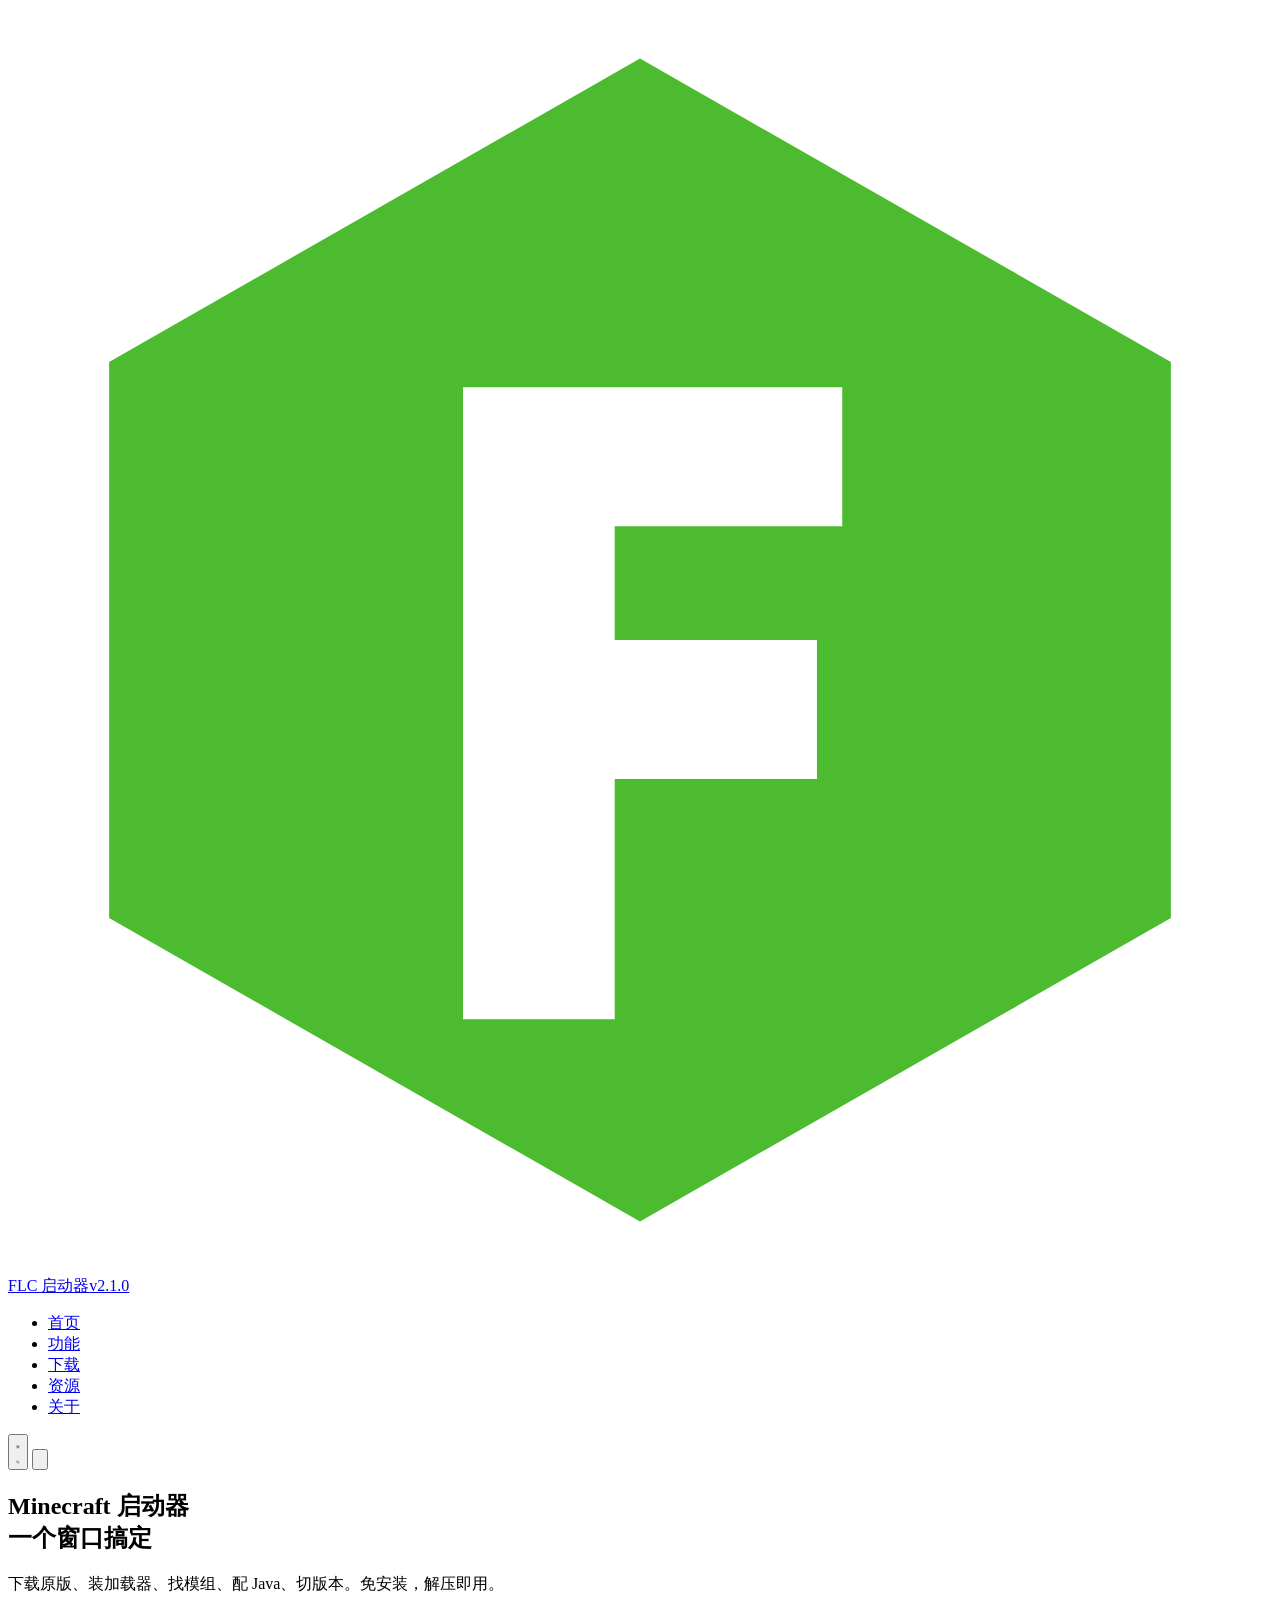
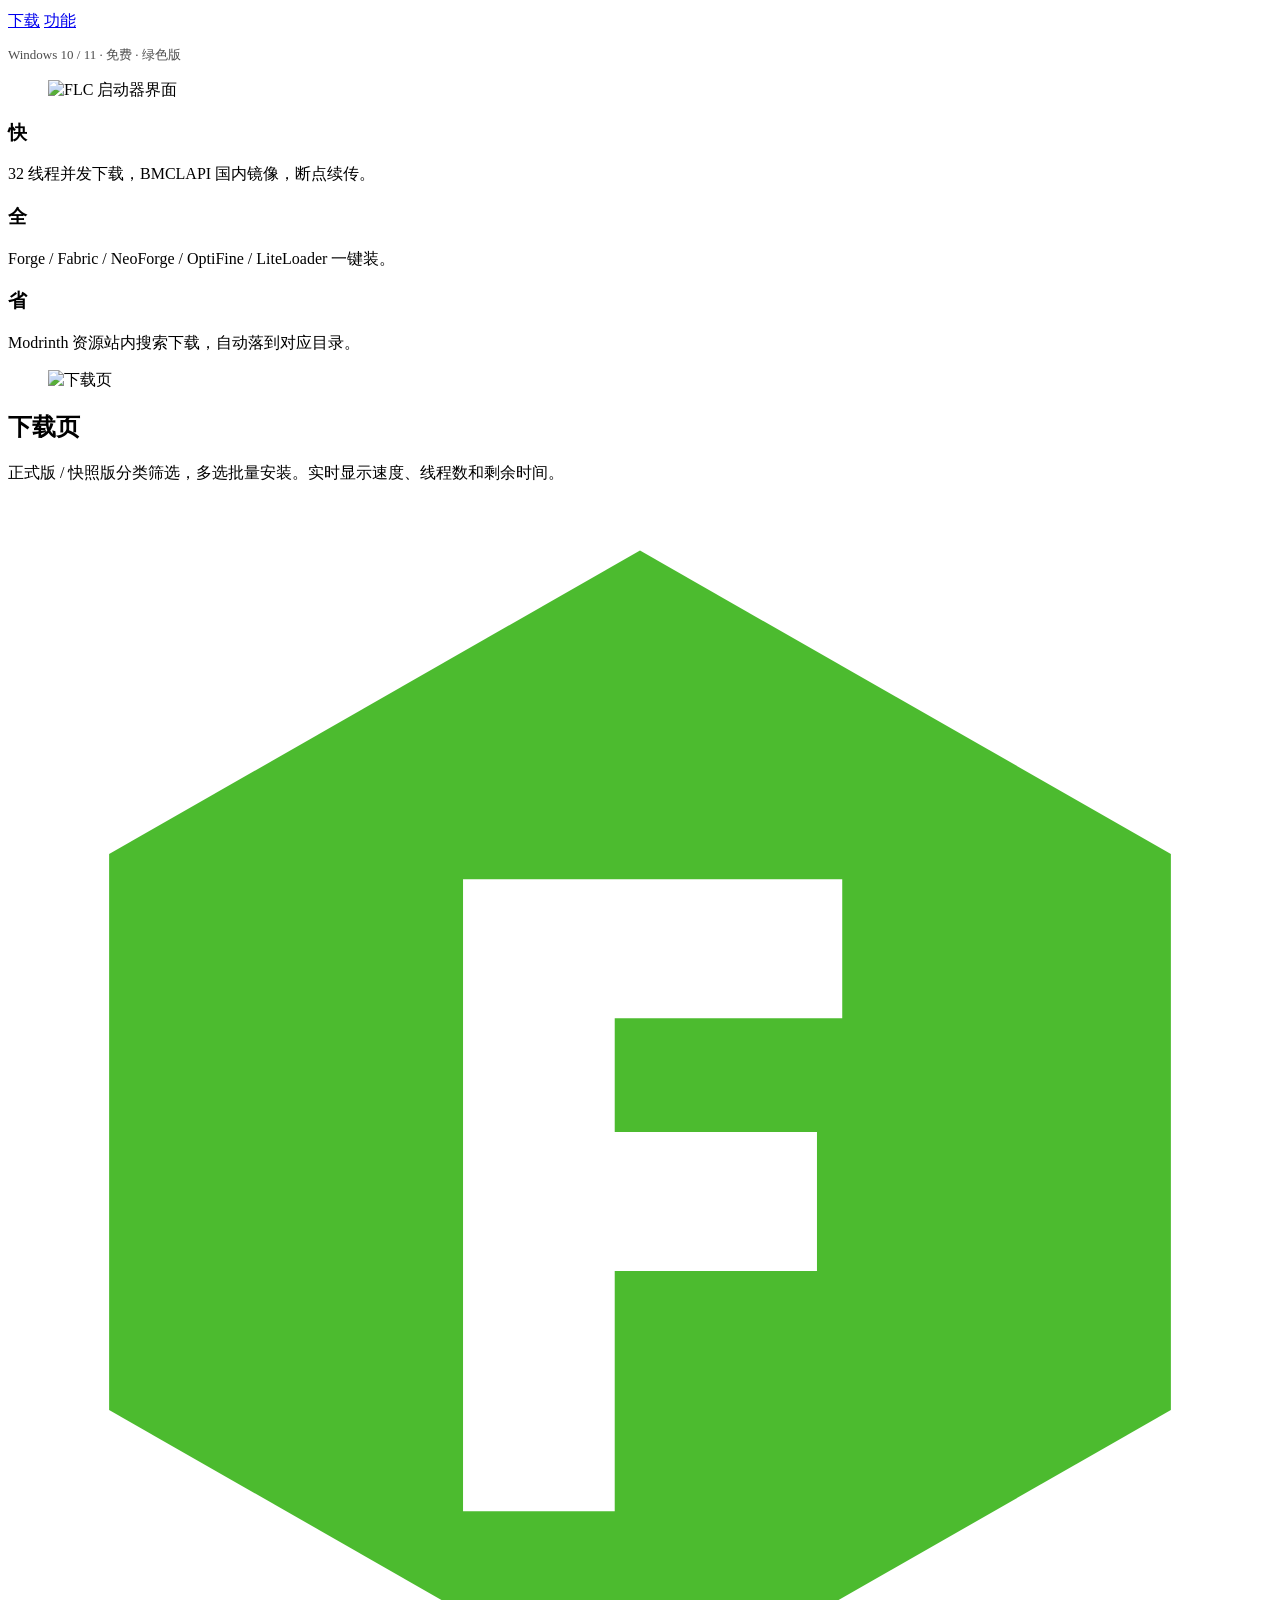
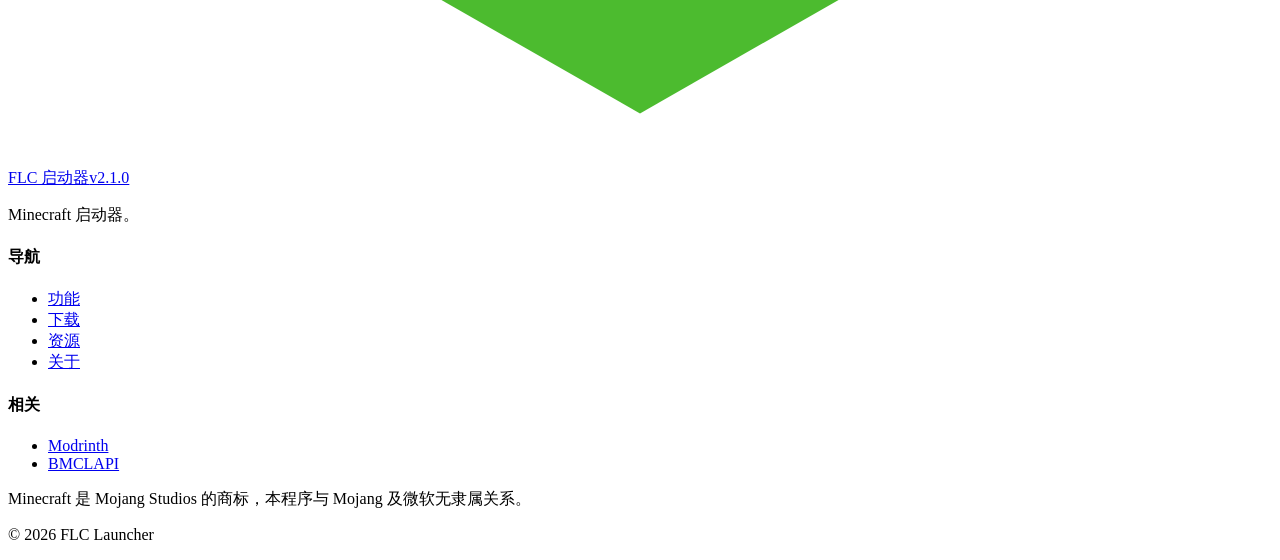
==== index.html @ f358cec9 "Add files via upload" ====
<!DOCTYPE html>
<html lang="zh-CN" data-theme="dark">
<head>
<meta charset="UTF-8">
<meta name="viewport" content="width=device-width, initial-scale=1">
<title>FLC 启动器</title>
<meta name="description" content="FLC 启动器 — Minecraft 启动器。原版下载、加载器安装、Modrinth 资源、版本隔离，免安装绿色版。">
<meta name="theme-color" content="#4CBB2F">
<link rel="icon" href="data:image/svg+xml,%3Csvg xmlns='http://www.w3.org/2000/svg' viewBox='0 0 100 100'%3E%3Cpath d='M50 4 92 28v44L50 96 8 72V28z' fill='%234CBB2F'/%3E%3Ctext x='50' y='68' font-size='54' font-family='sans-serif' font-weight='bold' fill='%23fff' text-anchor='middle'%3EF%3C/text%3E%3C/svg%3E">
<link rel="stylesheet" href="assets/style.css">
<script src="assets/app.js"></script>
</head>
<body>

<div class="bg-grid" aria-hidden="true"></div>
<div class="bg-glow" aria-hidden="true"></div>

<header class="nav">
  <div class="wrap nav__in">
    <a class="brand" href="index.html">
      <svg class="brand__mark" viewBox="0 0 100 100" aria-hidden="true">
        <path d="M50 4 92 28v44L50 96 8 72V28z" fill="#4CBB2F"/>
        <path d="M36 30h30v11H48v9h16v11H48v19H36z" fill="#fff"/>
      </svg>
      <span class="brand__txt"><span class="brand__name">FLC 启动器</span><span class="brand__ver">v2.1.0</span></span>
    </a>
    <ul class="nav__links" id="nav-links">
      <li><a href="index.html" aria-current="page">首页</a></li>
      <li><a href="features.html">功能</a></li>
      <li><a href="download.html">下载</a></li>
      <li><a href="resources.html">资源</a></li>
      <li><a href="about.html">关于</a></li>
    </ul>
    <div class="nav__tools">
      <button class="iconbtn" type="button" data-theme-toggle title="切换主题">
        <svg class="i-sun" viewBox="0 0 24 24" fill="none" stroke="currentColor" stroke-width="2" stroke-linecap="round" aria-hidden="true"><circle cx="12" cy="12" r="4.2"/><path d="M12 2v2.4M12 19.6V22M2 12h2.4M19.6 12H22M5 5l1.7 1.7M17.3 17.3 19 19M19 5l-1.7 1.7M6.7 17.3 5 19"/></svg>
        <svg class="i-moon" viewBox="0 0 24 24" fill="none" stroke="currentColor" stroke-width="2" stroke-linecap="round" stroke-linejoin="round" aria-hidden="true"><path d="M20.5 14.3A8.6 8.6 0 0 1 9.7 3.5a8.6 8.6 0 1 0 10.8 10.8z"/></svg>
      </button>
      <button class="iconbtn nav__burger" type="button" data-burger aria-expanded="false" aria-controls="nav-links" aria-label="菜单">
        <svg viewBox="0 0 24 24" fill="none" stroke="currentColor" stroke-width="2" stroke-linecap="round" aria-hidden="true"><path d="M3 6h18M3 12h18M3 18h18"/></svg>
      </button>
    </div>
  </div>
</header>

<main>

<section class="hero">
  <div class="wrap hero__in">
    <div class="hero__copy">
      <h1>Minecraft 启动器<br><span class="accent">一个窗口搞定</span></h1>
      <p class="hero__sub">下载原版、装加载器、找模组、配 Java、切版本。免安装，解压即用。</p>
      <div class="hero__cta">
        <a class="btn btn--brand btn--lg" href="download.html">下载</a>
        <a class="btn btn--ghost btn--lg" href="features.html">功能</a>
      </div>
      <p class="hero__sub" style="font-size:13px;opacity:.7;margin-top:14px">Windows 10 / 11 · 免费 · 绿色版</p>
    </div>
    <div class="hero__shot">
      <figure class="shot">
        <img src="assets/img/dark_play.png" width="1440" height="900" alt="FLC 启动器界面">
      </figure>
    </div>
  </div>
</section>

<section class="sect">
  <div class="wrap">
    <div class="grid g3">
      <div class="card">
        <h3>快</h3>
        <p>32 线程并发下载，BMCLAPI 国内镜像，断点续传。</p>
      </div>
      <div class="card">
        <h3>全</h3>
        <p>Forge / Fabric / NeoForge / OptiFine / LiteLoader 一键装。</p>
      </div>
      <div class="card">
        <h3>省</h3>
        <p>Modrinth 资源站内搜索下载，自动落到对应目录。</p>
      </div>
    </div>
  </div>
</section>

<section class="sect sect--alt">
  <div class="wrap">
    <div class="pane__grid">
      <figure class="shot">
        <img src="assets/img/light_download.png" width="1440" height="900" alt="下载页" loading="lazy">
      </figure>
      <div>
        <h2 class="h-sect">下载页</h2>
        <p class="lead">正式版 / 快照版分类筛选，多选批量安装。实时显示速度、线程数和剩余时间。</p>
      </div>
    </div>
  </div>
</section>

</main>

<footer class="foot">
  <div class="wrap">
    <div class="foot__in">
      <div class="foot__about">
        <a class="brand" href="index.html" style="margin-bottom:14px">
          <svg class="brand__mark" viewBox="0 0 100 100" aria-hidden="true">
            <path d="M50 4 92 28v44L50 96 8 72V28z" fill="#4CBB2F"/>
            <path d="M36 30h30v11H48v9h16v11H48v19H36z" fill="#fff"/>
          </svg>
          <span class="brand__txt"><span class="brand__name">FLC 启动器</span><span class="brand__ver">v2.1.0</span></span>
        </a>
        <p>Minecraft 启动器。</p>
      </div>
      <div>
        <h4>导航</h4>
        <ul>
          <li><a href="features.html">功能</a></li>
          <li><a href="download.html">下载</a></li>
          <li><a href="resources.html">资源</a></li>
          <li><a href="about.html">关于</a></li>
        </ul>
      </div>
      <div>
        <h4>相关</h4>
        <ul>
          <li><a href="https://modrinth.com" target="_blank" rel="noopener noreferrer">Modrinth</a></li>
          <li><a href="https://bmclapi2.bangbang93.com" target="_blank" rel="noopener noreferrer">BMCLAPI</a></li>
        </ul>
      </div>
    </div>
    <div class="foot__legal">
      <p>Minecraft 是 Mojang Studios 的商标，本程序与 Mojang 及微软无隶属关系。</p>
      <p>© 2026 FLC Launcher</p>
    </div>
  </div>
</footer>

</body>
</html>
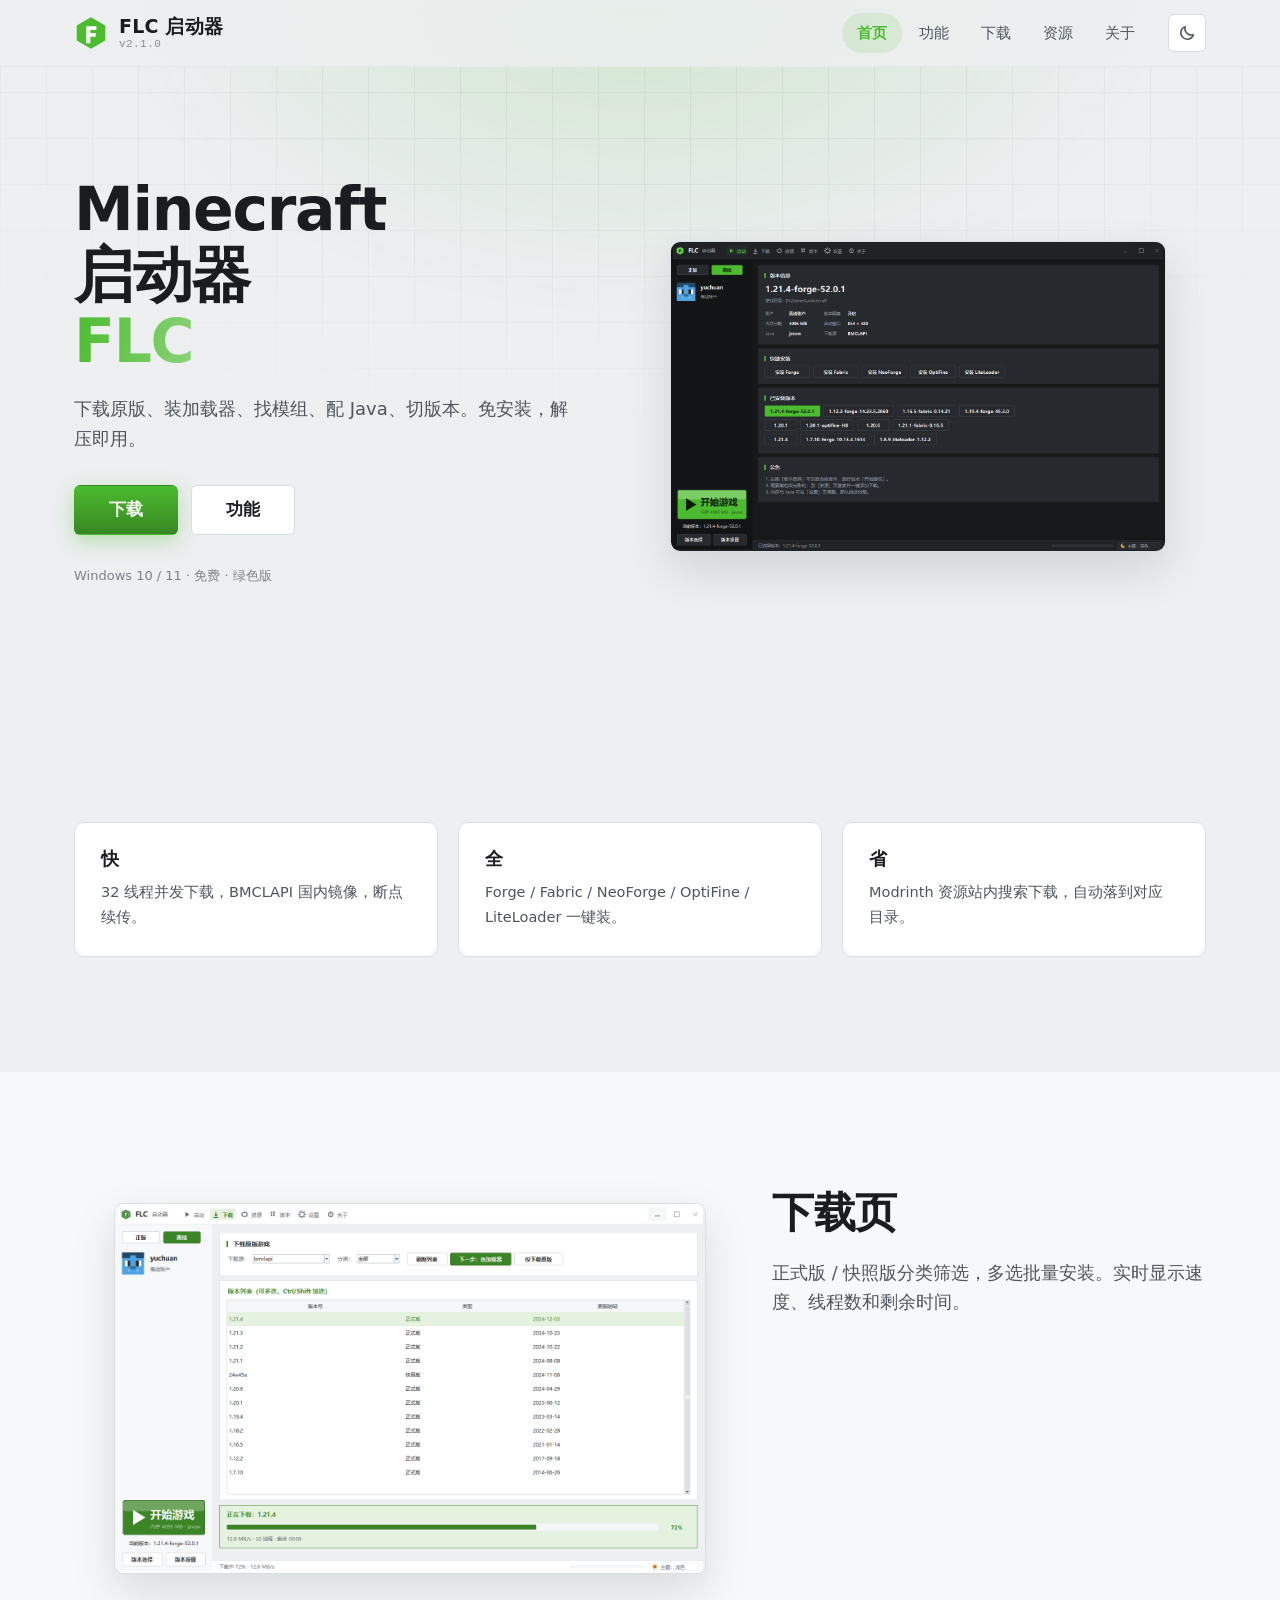
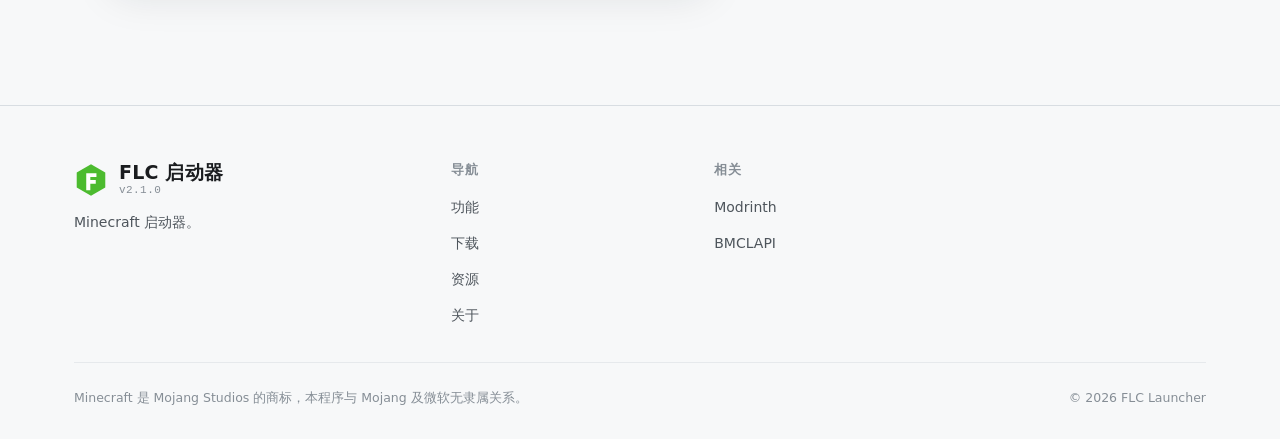
==== commit 60113aba: "Update index.html" ====
--- a/index.html
+++ b/index.html
@@ -48,7 +48,7 @@
 <section class="hero">
   <div class="wrap hero__in">
     <div class="hero__copy">
-      <h1>Minecraft 启动器<br><span class="accent">一个窗口搞定</span></h1>
+      <h1>Minecraft 启动器<br><span class="accent">FLC</span></h1>
       <p class="hero__sub">下载原版、装加载器、找模组、配 Java、切版本。免安装，解压即用。</p>
       <div class="hero__cta">
         <a class="btn btn--brand btn--lg" href="download.html">下载</a>
--- a/assets/style.css
+++ b/assets/style.css
@@ -0,0 +1,932 @@
+/* ==========================================================================
+   FLC 启动器 · 宣传网站
+   设计语言取自启动器真实界面：主色 #4CBB2F（Minecraft 草绿）
+   深色底 #131416 / #202225 / #26292D · 浅色底 #F7F8F9 / #FFFFFF / #EDEFF1
+   ========================================================================== */
+
+/* ---------- 1. 变量与主题 ---------- */
+:root {
+  /* 品牌绿 */
+  --brand:        #4CBB2F;
+  --brand-lit:    #8BD378;
+  --brand-deep:   #378722;
+  --brand-dark:   #1B712A;
+  --brand-wash:   rgba(76, 187, 47, .12);
+  --brand-wash-2: rgba(76, 187, 47, .22);
+  --brand-glow:   rgba(76, 187, 47, .35);
+
+  /* 圆角 / 间距 / 动效 */
+  --r-sm: 6px;
+  --r-md: 10px;
+  --r-lg: 16px;
+  --r-xl: 24px;
+  --sect-y: clamp(72px, 9vw, 132px);
+  --wrap: 1180px;
+  --ease: cubic-bezier(.22, .68, .32, 1);
+
+  --font: "Segoe UI", "Microsoft YaHei UI", "Microsoft YaHei", "PingFang SC",
+          "Hiragino Sans GB", system-ui, -apple-system, sans-serif;
+  --mono: "Cascadia Mono", "Consolas", "JetBrains Mono", ui-monospace, monospace;
+}
+
+/* 深色（默认，与启动器深色主题一致） */
+:root, [data-theme="dark"] {
+  --bg:        #131416;
+  --bg-2:      #1A1C1F;
+  --surface:   #202225;
+  --surface-2: #26292D;
+  --surface-3: #2E3237;
+  --line:      #34383D;
+  --line-soft: #2A2E32;
+  --txt:       #F1F3F5;
+  --txt-2:     #B9BFC6;
+  --txt-3:     #7F878F;
+  --shadow:    0 18px 46px rgba(0, 0, 0, .52);
+  --shadow-sm: 0 6px 18px rgba(0, 0, 0, .38);
+  --grid-line: rgba(255, 255, 255, .035);
+  color-scheme: dark;
+}
+
+/* 浅色（与启动器浅色主题一致） */
+[data-theme="light"] {
+  --bg:        #EDEFF1;
+  --bg-2:      #F7F8F9;
+  --surface:   #FFFFFF;
+  --surface-2: #FFFFFF;
+  --surface-3: #F1F3F5;
+  --line:      #D8DDE2;
+  --line-soft: #E6E9EC;
+  --txt:       #1A1C1F;
+  --txt-2:     #4E555C;
+  --txt-3:     #868E96;
+  --shadow:    0 18px 44px rgba(20, 30, 40, .13);
+  --shadow-sm: 0 5px 16px rgba(20, 30, 40, .09);
+  --grid-line: rgba(0, 0, 0, .045);
+  color-scheme: light;
+}
+
+/* ---------- 2. 基础 ---------- */
+*, *::before, *::after { box-sizing: border-box; }
+
+html { scroll-behavior: smooth; scroll-padding-top: 84px; }
+
+body {
+  margin: 0;
+  font-family: var(--font);
+  font-size: 16px;
+  line-height: 1.7;
+  color: var(--txt);
+  background: var(--bg);
+  -webkit-font-smoothing: antialiased;
+  overflow-x: hidden;
+}
+
+img { max-width: 100%; display: block; }
+a { color: var(--brand); text-decoration: none; transition: color .2s var(--ease); }
+a:hover { color: var(--brand-lit); }
+
+h1, h2, h3, h4 {
+  line-height: 1.25;
+  margin: 0 0 .6em;
+  font-weight: 700;
+  letter-spacing: -.01em;
+  /* 中日韩文本没有词间空格，浏览器默认的断行策略会留下孤字或半截短语 */
+  text-wrap: balance;
+}
+p { margin: 0 0 1em; text-wrap: pretty; }
+ul { margin: 0; padding: 0; }
+
+::selection { background: var(--brand-wash-2); color: var(--txt); }
+
+/* 行内代码：不撑高行盒，避免正文行距被拉开 */
+code {
+  font-family: var(--mono);
+  font-size: .9em;
+  padding: .08em .4em;
+  border-radius: 4px;
+  background: var(--surface-3);
+  color: var(--txt);
+  white-space: nowrap;
+}
+
+:focus-visible {
+  outline: 2px solid var(--brand);
+  outline-offset: 3px;
+  border-radius: 4px;
+}
+
+/* 滚动条：呼应启动器风格 */
+::-webkit-scrollbar { width: 11px; height: 11px; }
+::-webkit-scrollbar-track { background: var(--bg-2); }
+::-webkit-scrollbar-thumb {
+  background: var(--surface-3);
+  border: 3px solid var(--bg-2);
+  border-radius: 8px;
+}
+::-webkit-scrollbar-thumb:hover { background: var(--brand-deep); }
+
+/* ---------- 3. 布局工具 ---------- */
+.wrap { width: 100%; max-width: var(--wrap); margin: 0 auto; padding: 0 24px; }
+.sect { padding: var(--sect-y) 0; position: relative; }
+.sect--tight { padding: clamp(48px, 6vw, 76px) 0; }
+.sect--alt { background: var(--bg-2); }
+.center { text-align: center; }
+
+.grid { display: grid; gap: 20px; }
+.g2 { grid-template-columns: repeat(2, minmax(0, 1fr)); }
+.g3 { grid-template-columns: repeat(3, minmax(0, 1fr)); }
+.g4 { grid-template-columns: repeat(4, minmax(0, 1fr)); }
+
+/* ---------- 4. 背景装饰 ---------- */
+.bg-grid {
+  position: fixed;
+  inset: 0;
+  pointer-events: none;
+  z-index: 0;
+  background-image:
+    linear-gradient(var(--grid-line) 1px, transparent 1px),
+    linear-gradient(90deg, var(--grid-line) 1px, transparent 1px);
+  background-size: 46px 46px;
+  mask-image: radial-gradient(ellipse 90% 60% at 50% 0%, #000 30%, transparent 85%);
+  -webkit-mask-image: radial-gradient(ellipse 90% 60% at 50% 0%, #000 30%, transparent 85%);
+}
+.bg-glow {
+  position: fixed;
+  top: -320px;
+  left: 50%;
+  width: min(1100px, 130vw);
+  height: 640px;
+  transform: translateX(-50%);
+  pointer-events: none;
+  z-index: 0;
+  background: radial-gradient(ellipse at center, var(--brand-glow) 0%, transparent 66%);
+  opacity: .5;
+  filter: blur(28px);
+}
+main, header, footer { position: relative; z-index: 1; }
+
+/* ---------- 5. 顶栏 ---------- */
+.nav {
+  position: sticky;
+  top: 0;
+  z-index: 50;
+  background: color-mix(in srgb, var(--bg) 82%, transparent);
+  backdrop-filter: blur(14px) saturate(1.4);
+  -webkit-backdrop-filter: blur(14px) saturate(1.4);
+  border-bottom: 1px solid var(--line-soft);
+  transition: box-shadow .3s var(--ease), background .3s var(--ease);
+}
+.nav.is-stuck { box-shadow: var(--shadow-sm); }
+
+.nav__in {
+  display: flex;
+  align-items: center;
+  gap: 18px;
+  height: 66px;
+}
+
+.brand { display: flex; align-items: center; gap: 11px; flex-shrink: 0; color: var(--txt); }
+.brand:hover { color: var(--txt); }
+.brand__mark { width: 34px; height: 34px; flex-shrink: 0; }
+.brand__txt { display: flex; flex-direction: column; line-height: 1.15; }
+.brand__name { font-size: 19px; font-weight: 700; letter-spacing: .01em; }
+.brand__ver { font-size: 11px; color: var(--txt-3); font-family: var(--mono); letter-spacing: .04em; }
+
+.nav__links {
+  display: flex;
+  align-items: center;
+  gap: 2px;
+  margin-left: auto;
+  list-style: none;
+}
+.nav__links a {
+  display: block;
+  padding: 8px 15px;
+  border-radius: 999px;
+  font-size: 14.5px;
+  color: var(--txt-2);
+  transition: background .2s var(--ease), color .2s var(--ease);
+}
+.nav__links a:hover { background: var(--surface-2); color: var(--txt); }
+.nav__links a[aria-current="page"] {
+  background: var(--brand-wash);
+  color: var(--brand);
+  font-weight: 600;
+}
+
+.nav__tools { display: flex; align-items: center; gap: 8px; flex-shrink: 0; }
+
+.iconbtn {
+  width: 38px; height: 38px;
+  display: grid; place-items: center;
+  border: 1px solid var(--line);
+  border-radius: var(--r-sm);
+  background: var(--surface);
+  color: var(--txt-2);
+  cursor: pointer;
+  transition: all .2s var(--ease);
+  padding: 0;
+}
+.iconbtn:hover { border-color: var(--brand); color: var(--brand); background: var(--brand-wash); }
+.iconbtn svg { width: 18px; height: 18px; }
+[data-theme="dark"] .iconbtn .i-sun { display: block; }
+[data-theme="dark"] .iconbtn .i-moon { display: none; }
+[data-theme="light"] .iconbtn .i-sun { display: none; }
+[data-theme="light"] .iconbtn .i-moon { display: block; }
+
+.nav__burger { display: none; }
+
+/* 移动端抽屉 */
+@media (max-width: 900px) {
+  .nav__links {
+    position: fixed;
+    inset: 66px 0 auto 0;
+    flex-direction: column;
+    align-items: stretch;
+    gap: 4px;
+    margin: 0;
+    padding: 14px 20px 22px;
+    background: var(--bg-2);
+    border-bottom: 1px solid var(--line);
+    box-shadow: var(--shadow);
+    transform: translateY(-12px);
+    opacity: 0;
+    visibility: hidden;
+    transition: all .26s var(--ease);
+  }
+  .nav__links.is-open { transform: translateY(0); opacity: 1; visibility: visible; }
+  .nav__links a { padding: 12px 16px; border-radius: var(--r-sm); font-size: 15.5px; }
+  .nav__burger { display: grid; }
+  .nav__tools { margin-left: auto; }
+  .nav__links { margin-left: 0; }
+}
+
+/* ---------- 6. 按钮 ---------- */
+.btn {
+  display: inline-flex;
+  align-items: center;
+  justify-content: center;
+  gap: 9px;
+  padding: 13px 26px;
+  border: 1px solid transparent;
+  border-radius: var(--r-sm);
+  font-family: inherit;
+  font-size: 15px;
+  font-weight: 600;
+  line-height: 1;
+  cursor: pointer;
+  white-space: nowrap;
+  transition: transform .18s var(--ease), box-shadow .24s var(--ease),
+              background .2s var(--ease), border-color .2s var(--ease), color .2s var(--ease);
+}
+.btn svg { width: 17px; height: 17px; flex-shrink: 0; }
+
+.btn--brand {
+  background: linear-gradient(180deg, var(--brand) 0%, var(--brand-deep) 100%);
+  color: #fff;
+  box-shadow: 0 6px 20px var(--brand-glow);
+}
+.btn--brand:hover {
+  color: #fff;
+  transform: translateY(-2px);
+  box-shadow: 0 10px 28px var(--brand-glow);
+}
+
+.btn--ghost {
+  background: var(--surface);
+  border-color: var(--line);
+  color: var(--txt);
+}
+.btn--ghost:hover {
+  color: var(--brand);
+  border-color: var(--brand);
+  background: var(--brand-wash);
+  transform: translateY(-2px);
+}
+
+.btn--lg { padding: 16px 34px; font-size: 16.5px; }
+.btn--sm { padding: 9px 16px; font-size: 13.5px; }
+.btn--wide { width: 100%; }
+
+/* ---------- 7. 标题块 ---------- */
+.eyebrow {
+  display: inline-flex;
+  align-items: center;
+  gap: 8px;
+  padding: 6px 14px;
+  margin-bottom: 20px;
+  border: 1px solid var(--brand-wash-2);
+  border-radius: 999px;
+  background: var(--brand-wash);
+  color: var(--brand);
+  font-size: 12.5px;
+  font-weight: 700;
+  letter-spacing: .06em;
+  text-transform: uppercase;
+}
+.eyebrow::before {
+  content: "";
+  width: 6px; height: 6px;
+  border-radius: 50%;
+  background: var(--brand);
+  box-shadow: 0 0 0 3px var(--brand-wash-2);
+}
+
+.h-sect { font-size: clamp(27px, 3.7vw, 42px); margin-bottom: .45em; }
+.h-sect .accent { color: var(--brand); }
+.lead {
+  font-size: clamp(15.5px, 1.5vw, 17.5px);
+  color: var(--txt-2);
+  max-width: 62ch;
+  margin-bottom: 0;
+}
+.center .lead { margin-left: auto; margin-right: auto; }
+.sect__head { margin-bottom: clamp(34px, 4.4vw, 56px); }
+
+/* 长标题（含长专有名词）交给浏览器自然断行，避免 text-wrap:balance
+   为了平均行宽而在「材质包」这类词中间断开。首屏与页头标题不要用 ch 限宽：
+   中文里 1ch 远小于一个汉字的宽度，会提前断行并留下孤字。 */
+.h-sect--free { text-wrap: wrap; }
+
+/* ---------- 8. 卡片 ---------- */
+.card {
+  background: var(--surface);
+  border: 1px solid var(--line);
+  border-radius: var(--r-md);
+  padding: 26px;
+  transition: border-color .24s var(--ease), transform .24s var(--ease), box-shadow .24s var(--ease);
+}
+.card--hover:hover {
+  border-color: var(--brand);
+  transform: translateY(-4px);
+  box-shadow: var(--shadow-sm);
+}
+.card__ic {
+  width: 46px; height: 46px;
+  display: grid; place-items: center;
+  margin-bottom: 16px;
+  border-radius: var(--r-sm);
+  background: var(--brand-wash);
+  border: 1px solid var(--brand-wash-2);
+  color: var(--brand);
+}
+.card__ic svg { width: 23px; height: 23px; }
+.card h3 { font-size: 17.5px; margin-bottom: .5em; }
+.card p { font-size: 14.5px; color: var(--txt-2); margin: 0; line-height: 1.72; }
+
+/* 与启动器卡片标题一致的绿色竖条 */
+.bar-title {
+  display: flex;
+  align-items: center;
+  gap: 10px;
+  font-size: 16.5px;
+  font-weight: 700;
+  margin-bottom: 18px;
+}
+.bar-title::before {
+  content: "";
+  width: 3px; height: 17px;
+  border-radius: 2px;
+  background: var(--brand);
+  flex-shrink: 0;
+}
+
+/* ---------- 9. 首屏 ---------- */
+.hero {
+  position: relative;
+  padding: clamp(64px, 8.5vw, 118px) 0 clamp(60px, 7vw, 96px);
+  overflow: hidden;
+}
+.hero__in {
+  display: grid;
+  grid-template-columns: minmax(0, 1.02fr) minmax(0, 1.18fr);
+  gap: clamp(30px, 4.5vw, 62px);
+  align-items: center;
+}
+.hero h1 {
+  font-size: clamp(34px, 5.4vw, 60px);
+  line-height: 1.1;
+  margin-bottom: 20px;
+  letter-spacing: -.022em;
+}
+.hero h1 .accent {
+  background: linear-gradient(100deg, var(--brand) 0%, var(--brand-lit) 100%);
+  -webkit-background-clip: text;
+  background-clip: text;
+  color: transparent;
+}
+.hero__sub {
+  font-size: clamp(15.5px, 1.6vw, 18px);
+  color: var(--txt-2);
+  max-width: 52ch;
+  margin-bottom: 30px;
+}
+.hero__cta { display: flex; flex-wrap: wrap; gap: 13px; margin-bottom: 30px; }
+
+.hero__facts {
+  display: flex;
+  flex-wrap: wrap;
+  gap: 10px 26px;
+  padding-top: 24px;
+  border-top: 1px solid var(--line-soft);
+  list-style: none;
+}
+.hero__facts li {
+  display: flex;
+  align-items: center;
+  gap: 8px;
+  font-size: 13.5px;
+  color: var(--txt-2);
+}
+.hero__facts svg { width: 15px; height: 15px; color: var(--brand); flex-shrink: 0; }
+
+/* 首屏截图：仿启动器窗口 */
+.shot {
+  position: relative;
+  border: 1px solid var(--line);
+  border-radius: var(--r-md);
+  overflow: hidden;
+  background: var(--surface);
+  box-shadow: var(--shadow);
+}
+.shot__bar {
+  display: flex;
+  align-items: center;
+  gap: 8px;
+  padding: 9px 13px;
+  background: var(--surface);
+  border-bottom: 1px solid var(--line);
+}
+.shot__dot { width: 10px; height: 10px; border-radius: 50%; background: var(--surface-3); }
+.shot__dot:nth-child(1) { background: #F26D6D; }
+.shot__dot:nth-child(2) { background: #F2C14E; }
+.shot__dot:nth-child(3) { background: var(--brand); }
+.shot__title {
+  margin-left: 8px;
+  font-size: 11.5px;
+  color: var(--txt-3);
+  font-family: var(--mono);
+}
+.shot img { width: 100%; height: auto; }
+.shot__cap {
+  padding: 11px 15px;
+  font-size: 12.5px;
+  color: var(--txt-3);
+  border-top: 1px solid var(--line-soft);
+  background: var(--bg-2);
+}
+
+/* ---------- 10. 数据条 ---------- */
+.stats {
+  display: grid;
+  grid-template-columns: repeat(4, minmax(0, 1fr));
+  border: 1px solid var(--line);
+  border-radius: var(--r-md);
+  background: var(--surface);
+  overflow: hidden;
+}
+.stat { padding: 26px 22px; text-align: center; border-right: 1px solid var(--line-soft); }
+.stat:last-child { border-right: 0; }
+.stat__n {
+  font-size: clamp(26px, 3.4vw, 36px);
+  font-weight: 700;
+  line-height: 1.1;
+  color: var(--brand);
+  font-family: var(--mono);
+  letter-spacing: -.02em;
+}
+.stat__n small { font-size: .48em; font-weight: 600; margin-left: 3px; letter-spacing: 0; }
+.stat__l { font-size: 13px; color: var(--txt-3); margin-top: 6px; }
+
+/* 数字滚动：元素始终可见，脚本只在滚动到视口时把数值从 0 数到目标值。
+   脚本失效时显示的仍是 HTML 里的最终值，不会留下空白或 0。 */
+
+/* ---------- 11. 界面截图区 ---------- */
+.tabs { display: flex; flex-wrap: wrap; gap: 8px; justify-content: center; margin-bottom: 30px; }
+.tab {
+  padding: 9px 19px;
+  border: 1px solid var(--line);
+  border-radius: 999px;
+  background: var(--surface);
+  color: var(--txt-2);
+  font-family: inherit;
+  font-size: 14px;
+  font-weight: 600;
+  cursor: pointer;
+  transition: all .2s var(--ease);
+}
+.tab:hover { border-color: var(--brand); color: var(--brand); }
+.tab[aria-selected="true"] {
+  background: var(--brand);
+  border-color: var(--brand);
+  color: #fff;
+  box-shadow: 0 5px 16px var(--brand-glow);
+}
+
+.panes { position: relative; }
+.pane { display: none; animation: fade .38s var(--ease); }
+.pane.is-on { display: block; }
+@keyframes fade { from { opacity: 0; transform: translateY(9px); } to { opacity: 1; transform: none; } }
+
+.pane__grid {
+  display: grid;
+  grid-template-columns: minmax(0, 1.55fr) minmax(0, 1fr);
+  gap: 26px;
+  align-items: start;
+}
+
+/* 功能要点列表 */
+.checks { list-style: none; display: grid; gap: 11px; }
+.checks li {
+  display: flex;
+  gap: 11px;
+  font-size: 14.5px;
+  color: var(--txt-2);
+  line-height: 1.6;
+}
+.checks svg { width: 17px; height: 17px; color: var(--brand); flex-shrink: 0; margin-top: 4px; }
+.checks strong { color: var(--txt); font-weight: 600; }
+
+/* ---------- 12. 表格（仿启动器版本表） ---------- */
+.tbl-wrap {
+  border: 1px solid var(--line);
+  border-radius: var(--r-md);
+  overflow: hidden;
+  background: var(--surface);
+}
+table.tbl { width: 100%; border-collapse: collapse; font-size: 14px; }
+.tbl th {
+  text-align: left;
+  padding: 12px 18px;
+  background: var(--surface-2);
+  border-bottom: 1px solid var(--line);
+  color: var(--txt-2);
+  font-size: 12.5px;
+  font-weight: 700;
+  letter-spacing: .05em;
+  text-transform: uppercase;
+  white-space: nowrap;
+}
+.tbl td {
+  padding: 11px 18px;
+  border-bottom: 1px solid var(--line-soft);
+  color: var(--txt-2);
+  vertical-align: top;
+}
+.tbl tr:last-child td { border-bottom: 0; }
+.tbl tbody tr:hover { background: var(--brand-wash); }
+.tbl .mono { font-family: var(--mono); font-size: 13px; color: var(--txt); }
+.tbl .tag {
+  display: inline-block;
+  padding: 2px 9px;
+  border-radius: 999px;
+  background: var(--brand-wash);
+  color: var(--brand);
+  font-size: 11.5px;
+  font-weight: 700;
+}
+
+/* ---------- 13. 加载器卡片 ---------- */
+.loaders { display: grid; grid-template-columns: repeat(3, minmax(0, 1fr)); gap: 14px; }
+.loader {
+  display: flex;
+  align-items: center;
+  gap: 13px;
+  padding: 16px 18px;
+  background: var(--surface);
+  border: 1px solid var(--line);
+  border-radius: var(--r-md);
+  transition: all .22s var(--ease);
+}
+.loader:hover { border-color: var(--brand); background: var(--brand-wash); transform: translateY(-3px); }
+.loader__hex {
+  width: 40px; height: 40px;
+  flex-shrink: 0;
+  display: grid; place-items: center;
+  border-radius: 9px;
+  background: var(--brand-wash);
+  border: 1px solid var(--brand-wash-2);
+  color: var(--brand);
+  font-weight: 700;
+  font-size: 15px;
+  font-family: var(--mono);
+}
+.loader__n { font-size: 15px; font-weight: 700; }
+.loader__d { font-size: 12.5px; color: var(--txt-3); }
+
+/* ---------- 14. 代码 / 终端块 ---------- */
+.code {
+  border: 1px solid var(--line);
+  border-radius: var(--r-md);
+  background: var(--surface);
+  overflow: hidden;
+  font-family: var(--mono);
+  font-size: 13px;
+}
+.code__bar {
+  display: flex;
+  align-items: center;
+  justify-content: space-between;
+  gap: 10px;
+  padding: 9px 14px;
+  background: var(--surface-2);
+  border-bottom: 1px solid var(--line);
+  font-size: 11.5px;
+  color: var(--txt-3);
+  letter-spacing: .05em;
+  text-transform: uppercase;
+}
+.code pre {
+  margin: 0;
+  padding: 16px;
+  overflow-x: auto;
+  color: var(--txt-2);
+  line-height: 1.75;
+  white-space: pre;
+}
+.code pre code, .code code {
+  padding: 0;
+  background: none;
+  font-size: 1em;
+  white-space: pre;
+}
+.code .k { color: var(--brand); }
+.code .c { color: var(--txt-3); }
+.code .s { color: var(--brand-lit); }
+
+/* 行内标签（版本号等） */
+.tag {
+  display: inline-block;
+  padding: 3px 10px;
+  border-radius: 999px;
+  background: var(--brand-wash);
+  border: 1px solid var(--brand-wash-2);
+  color: var(--brand);
+  font-family: var(--mono);
+  font-size: 12.5px;
+  font-weight: 600;
+}
+
+/* ---------- 15. 时间线 / 步骤 ---------- */
+.steps { display: grid; gap: 0; }
+.step {
+  display: grid;
+  grid-template-columns: 58px minmax(0, 1fr);
+  gap: 20px;
+  padding-bottom: 30px;
+  position: relative;
+}
+.step:last-child { padding-bottom: 0; }
+.step::before {
+  content: "";
+  position: absolute;
+  left: 28px; top: 50px; bottom: 0;
+  width: 1px;
+  background: var(--line);
+}
+.step:last-child::before { display: none; }
+.step__n {
+  width: 58px; height: 58px;
+  display: grid; place-items: center;
+  border-radius: 50%;
+  background: var(--surface);
+  border: 1px solid var(--brand-wash-2);
+  color: var(--brand);
+  font-family: var(--mono);
+  font-size: 18px;
+  font-weight: 700;
+  z-index: 1;
+}
+.step h3 { font-size: 18px; margin-bottom: .35em; }
+.step p { font-size: 14.5px; color: var(--txt-2); margin: 0; }
+
+/* ---------- 16. 主题对比 ---------- */
+.themecmp { display: grid; grid-template-columns: repeat(2, minmax(0, 1fr)); gap: 20px; }
+.themecmp figure { margin: 0; }
+
+/* ---------- 17. FAQ ---------- */
+.faq { border: 1px solid var(--line); border-radius: var(--r-md); background: var(--surface); overflow: hidden; }
+.faq details { border-bottom: 1px solid var(--line-soft); }
+.faq details:last-child { border-bottom: 0; }
+.faq summary {
+  padding: 19px 24px;
+  cursor: pointer;
+  font-weight: 600;
+  font-size: 15.5px;
+  list-style: none;
+  display: flex;
+  align-items: center;
+  justify-content: space-between;
+  gap: 16px;
+  transition: background .2s var(--ease), color .2s var(--ease);
+}
+.faq summary::-webkit-details-marker { display: none; }
+.faq summary:hover { background: var(--brand-wash); color: var(--brand); }
+.faq summary::after {
+  content: "";
+  width: 9px; height: 9px;
+  flex-shrink: 0;
+  border-right: 2px solid currentColor;
+  border-bottom: 2px solid currentColor;
+  transform: rotate(45deg) translateY(-2px);
+  transition: transform .26s var(--ease);
+}
+.faq details[open] summary { color: var(--brand); }
+.faq details[open] summary::after { transform: rotate(-135deg) translateY(-2px); }
+.faq__body { padding: 0 24px 20px; color: var(--txt-2); font-size: 14.5px; }
+.faq__body p:last-child { margin-bottom: 0; }
+
+/* ---------- 18. 下载页 ---------- */
+.dl-hero {
+  display: grid;
+  grid-template-columns: minmax(0, 1fr) minmax(0, .82fr);
+  gap: 30px;
+  align-items: center;
+}
+.dl-card {
+  background: var(--surface);
+  border: 1px solid var(--line);
+  border-radius: var(--r-lg);
+  padding: 32px;
+  box-shadow: var(--shadow-sm);
+}
+.dl-card__ver {
+  display: inline-flex;
+  align-items: center;
+  gap: 8px;
+  padding: 5px 13px;
+  border-radius: 999px;
+  background: var(--brand-wash);
+  border: 1px solid var(--brand-wash-2);
+  color: var(--brand);
+  font-family: var(--mono);
+  font-size: 12.5px;
+  font-weight: 700;
+  margin-bottom: 16px;
+}
+.meta { list-style: none; display: grid; gap: 0; margin: 22px 0; border-top: 1px solid var(--line-soft); }
+.meta li {
+  display: flex;
+  align-items: baseline;
+  justify-content: space-between;
+  gap: 16px;
+  padding: 11px 0;
+  border-bottom: 1px solid var(--line-soft);
+  font-size: 14px;
+}
+.meta dt, .meta .k { color: var(--txt-3); }
+.meta .v { color: var(--txt); font-family: var(--mono); font-size: 13.5px; text-align: right; }
+
+.sha {
+  display: block;
+  padding: 11px 14px;
+  border-radius: var(--r-sm);
+  background: var(--bg-2);
+  border: 1px solid var(--line-soft);
+  font-family: var(--mono);
+  font-size: 12px;
+  color: var(--txt-3);
+  word-break: break-all;
+  line-height: 1.6;
+}
+
+.note {
+  display: flex;
+  gap: 12px;
+  padding: 16px 18px;
+  border-radius: var(--r-md);
+  border: 1px solid var(--brand-wash-2);
+  background: var(--brand-wash);
+  font-size: 14px;
+  color: var(--txt-2);
+}
+.note svg { width: 19px; height: 19px; color: var(--brand); flex-shrink: 0; margin-top: 2px; }
+.note strong { color: var(--txt); }
+.note p:last-child { margin-bottom: 0; }
+
+/* ---------- 19. 页脚 ---------- */
+.foot {
+  border-top: 1px solid var(--line);
+  background: var(--bg-2);
+  padding: 56px 0 30px;
+  margin-top: 0;
+}
+.foot__in {
+  display: grid;
+  grid-template-columns: minmax(0, 1.5fr) repeat(3, minmax(0, 1fr));
+  gap: 34px;
+  padding-bottom: 34px;
+  border-bottom: 1px solid var(--line-soft);
+}
+.foot h4 {
+  font-size: 13px;
+  text-transform: uppercase;
+  letter-spacing: .08em;
+  color: var(--txt-3);
+  margin-bottom: 14px;
+}
+.foot ul { list-style: none; display: grid; gap: 9px; }
+.foot ul a { font-size: 14px; color: var(--txt-2); }
+.foot ul a:hover { color: var(--brand); }
+.foot__about p { font-size: 14px; color: var(--txt-2); max-width: 42ch; }
+.foot__legal {
+  padding-top: 24px;
+  display: flex;
+  flex-wrap: wrap;
+  gap: 12px 26px;
+  align-items: center;
+  justify-content: space-between;
+  font-size: 12.5px;
+  color: var(--txt-3);
+}
+.foot__legal p { margin: 0; }
+.foot__legal .disc { max-width: 66ch; line-height: 1.65; }
+
+/* ---------- 20. 入场动画 ---------- */
+.reveal { opacity: 0; transform: translateY(20px); }
+.reveal.is-in {
+  opacity: 1;
+  transform: none;
+  transition: opacity .6s var(--ease), transform .6s var(--ease);
+}
+@media (prefers-reduced-motion: reduce) {
+  html { scroll-behavior: auto; }
+  .reveal, .reveal.is-in { opacity: 1; transform: none; transition: none; }
+  .pane { animation: none; }
+  * { transition-duration: .01ms !important; }
+}
+
+/* ---------- 21. 灯箱 ---------- */
+.lightbox {
+  position: fixed;
+  inset: 0;
+  z-index: 100;
+  display: grid;
+  place-items: center;
+  padding: 30px;
+  background: rgba(8, 10, 12, .9);
+  backdrop-filter: blur(6px);
+  opacity: 0;
+  visibility: hidden;
+  transition: opacity .26s var(--ease), visibility .26s var(--ease);
+}
+.lightbox.is-on { opacity: 1; visibility: visible; }
+.lightbox img {
+  max-width: min(1400px, 96vw);
+  max-height: 88vh;
+  border-radius: var(--r-md);
+  border: 1px solid rgba(255, 255, 255, .14);
+  box-shadow: 0 30px 80px rgba(0, 0, 0, .7);
+}
+.lightbox__x {
+  position: absolute;
+  top: 22px; right: 24px;
+  width: 44px; height: 44px;
+  display: grid; place-items: center;
+  border: 1px solid rgba(255, 255, 255, .2);
+  border-radius: var(--r-sm);
+  background: rgba(255, 255, 255, .07);
+  color: #fff;
+  font-size: 21px;
+  cursor: pointer;
+  line-height: 1;
+}
+.lightbox__x:hover { background: var(--brand); border-color: var(--brand); }
+.shot--zoom img { cursor: zoom-in; }
+
+/* ---------- 22. 响应式 ---------- */
+@media (max-width: 1024px) {
+  .hero__in { grid-template-columns: 1fr; }
+  .hero__shot { order: -1; }
+  .pane__grid { grid-template-columns: 1fr; }
+  .g4 { grid-template-columns: repeat(2, minmax(0, 1fr)); }
+  .foot__in { grid-template-columns: repeat(2, minmax(0, 1fr)); }
+  .dl-hero { grid-template-columns: 1fr; }
+}
+
+@media (max-width: 760px) {
+  :root { --sect-y: 62px; }
+  .wrap { padding: 0 18px; }
+  .g2, .g3, .g4 { grid-template-columns: 1fr; }
+  .stats { grid-template-columns: repeat(2, minmax(0, 1fr)); }
+  .stat { border-bottom: 1px solid var(--line-soft); }
+  .stat:nth-child(odd) { border-right: 1px solid var(--line-soft); }
+  .stat:nth-child(even) { border-right: 0; }
+  .stat:nth-last-child(-n+2) { border-bottom: 0; }
+  .loaders { grid-template-columns: 1fr; }
+  .themecmp { grid-template-columns: 1fr; }
+  .foot__in { grid-template-columns: 1fr; gap: 26px; }
+  .hero__cta .btn { flex: 1 1 auto; }
+  .card { padding: 21px; }
+  .dl-card { padding: 23px; }
+  .step { grid-template-columns: 46px minmax(0, 1fr); gap: 15px; }
+  .step__n { width: 46px; height: 46px; font-size: 16px; }
+  .step::before { left: 23px; top: 40px; }
+  .tbl th, .tbl td { padding: 10px 13px; }
+}
+
+/* 打印 */
+@media print {
+  .nav, .foot, .bg-grid, .bg-glow, .tabs { display: none; }
+  body { background: #fff; color: #000; }
+}
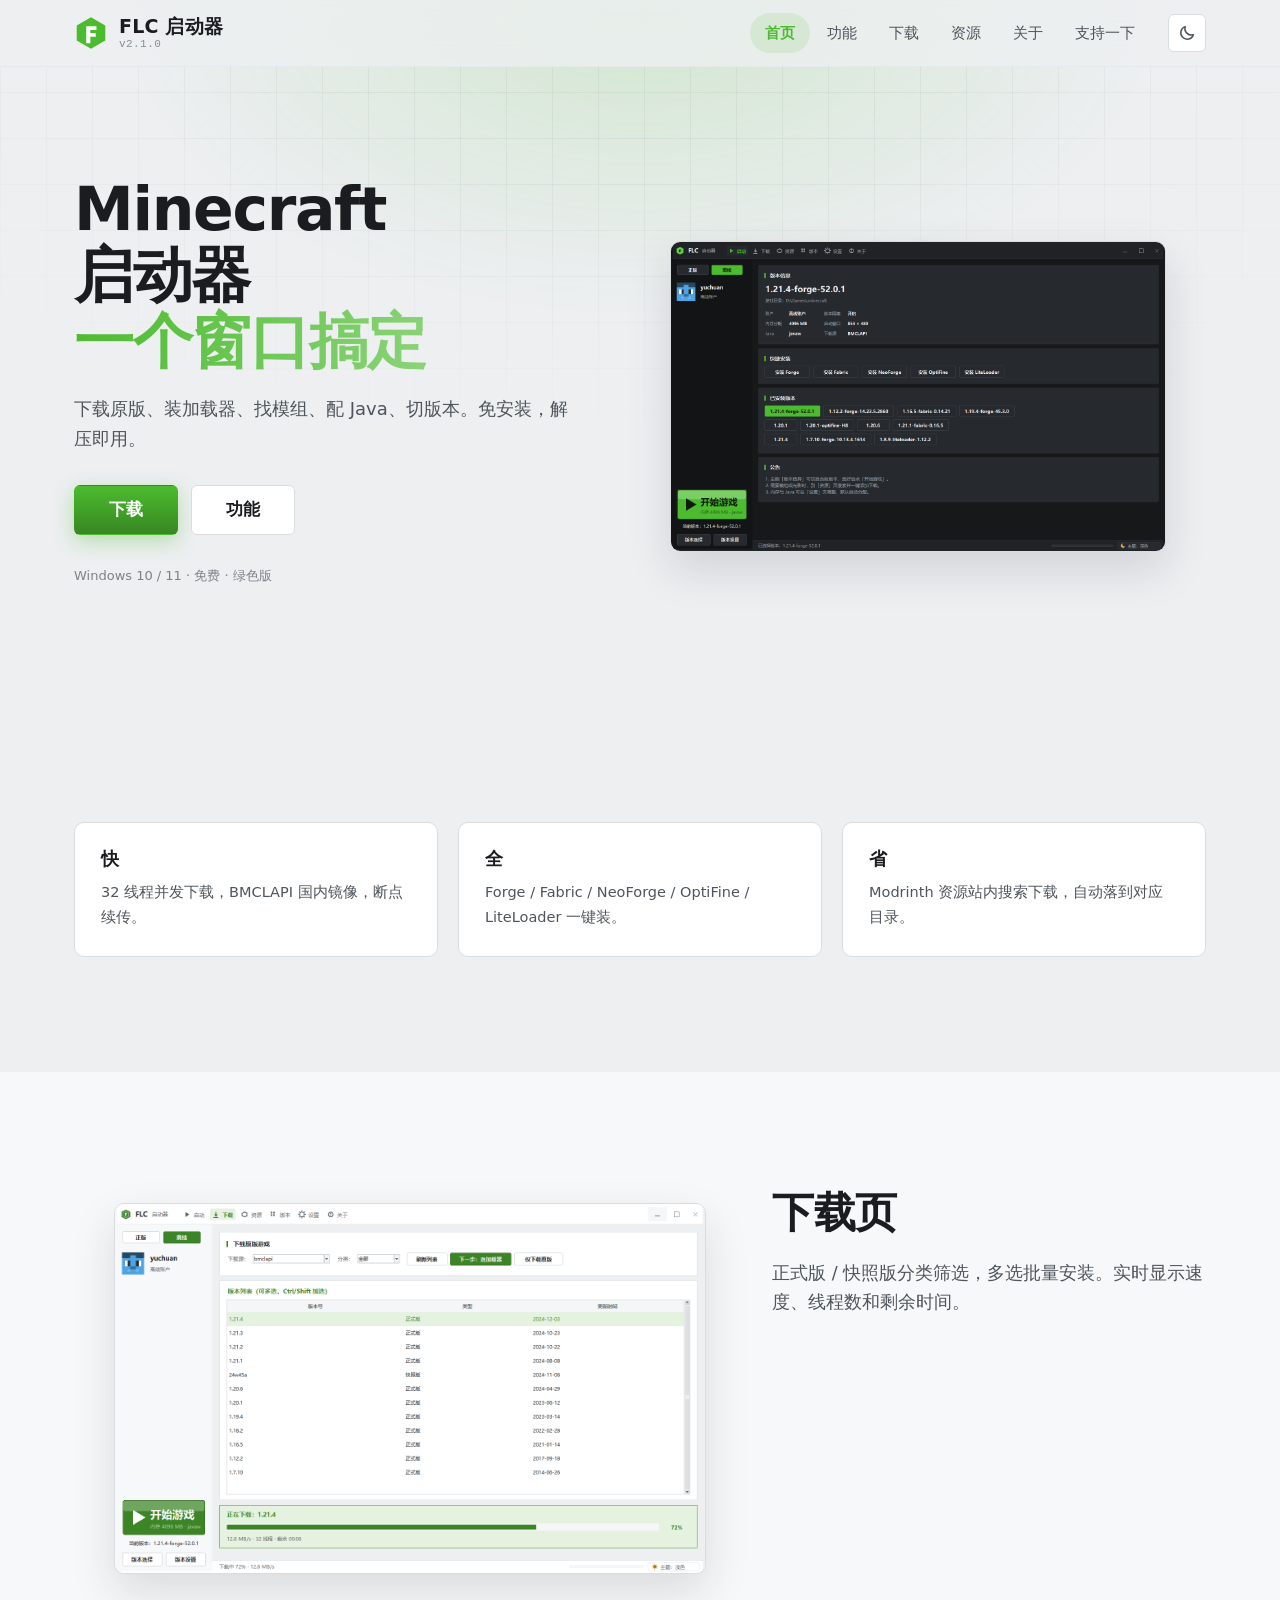
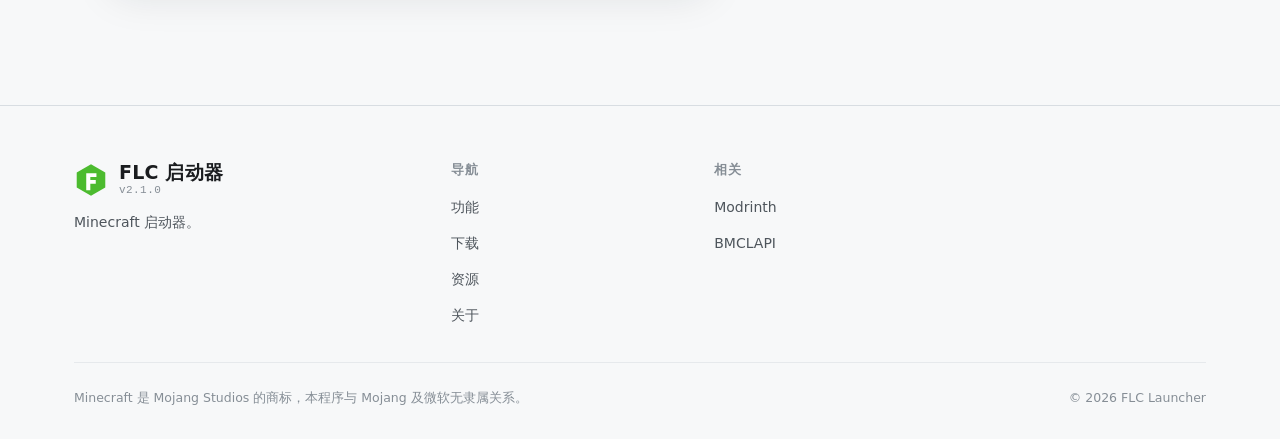
==== commit bfbe1aa4: "Add files via upload" ====
--- a/index.html
+++ b/index.html
@@ -30,6 +30,7 @@
       <li><a href="download.html">下载</a></li>
       <li><a href="resources.html">资源</a></li>
       <li><a href="about.html">关于</a></li>
+      <li><a href="https://afdian.com/a/codexyu" target="_blank" rel="noopener noreferrer">支持一下</a></li>
     </ul>
     <div class="nav__tools">
       <button class="iconbtn" type="button" data-theme-toggle title="切换主题">
@@ -48,7 +49,7 @@
 <section class="hero">
   <div class="wrap hero__in">
     <div class="hero__copy">
-      <h1>Minecraft 启动器<br><span class="accent">FLC</span></h1>
+      <h1>Minecraft 启动器<br><span class="accent">一个窗口搞定</span></h1>
       <p class="hero__sub">下载原版、装加载器、找模组、配 Java、切版本。免安装，解压即用。</p>
       <div class="hero__cta">
         <a class="btn btn--brand btn--lg" href="download.html">下载</a>
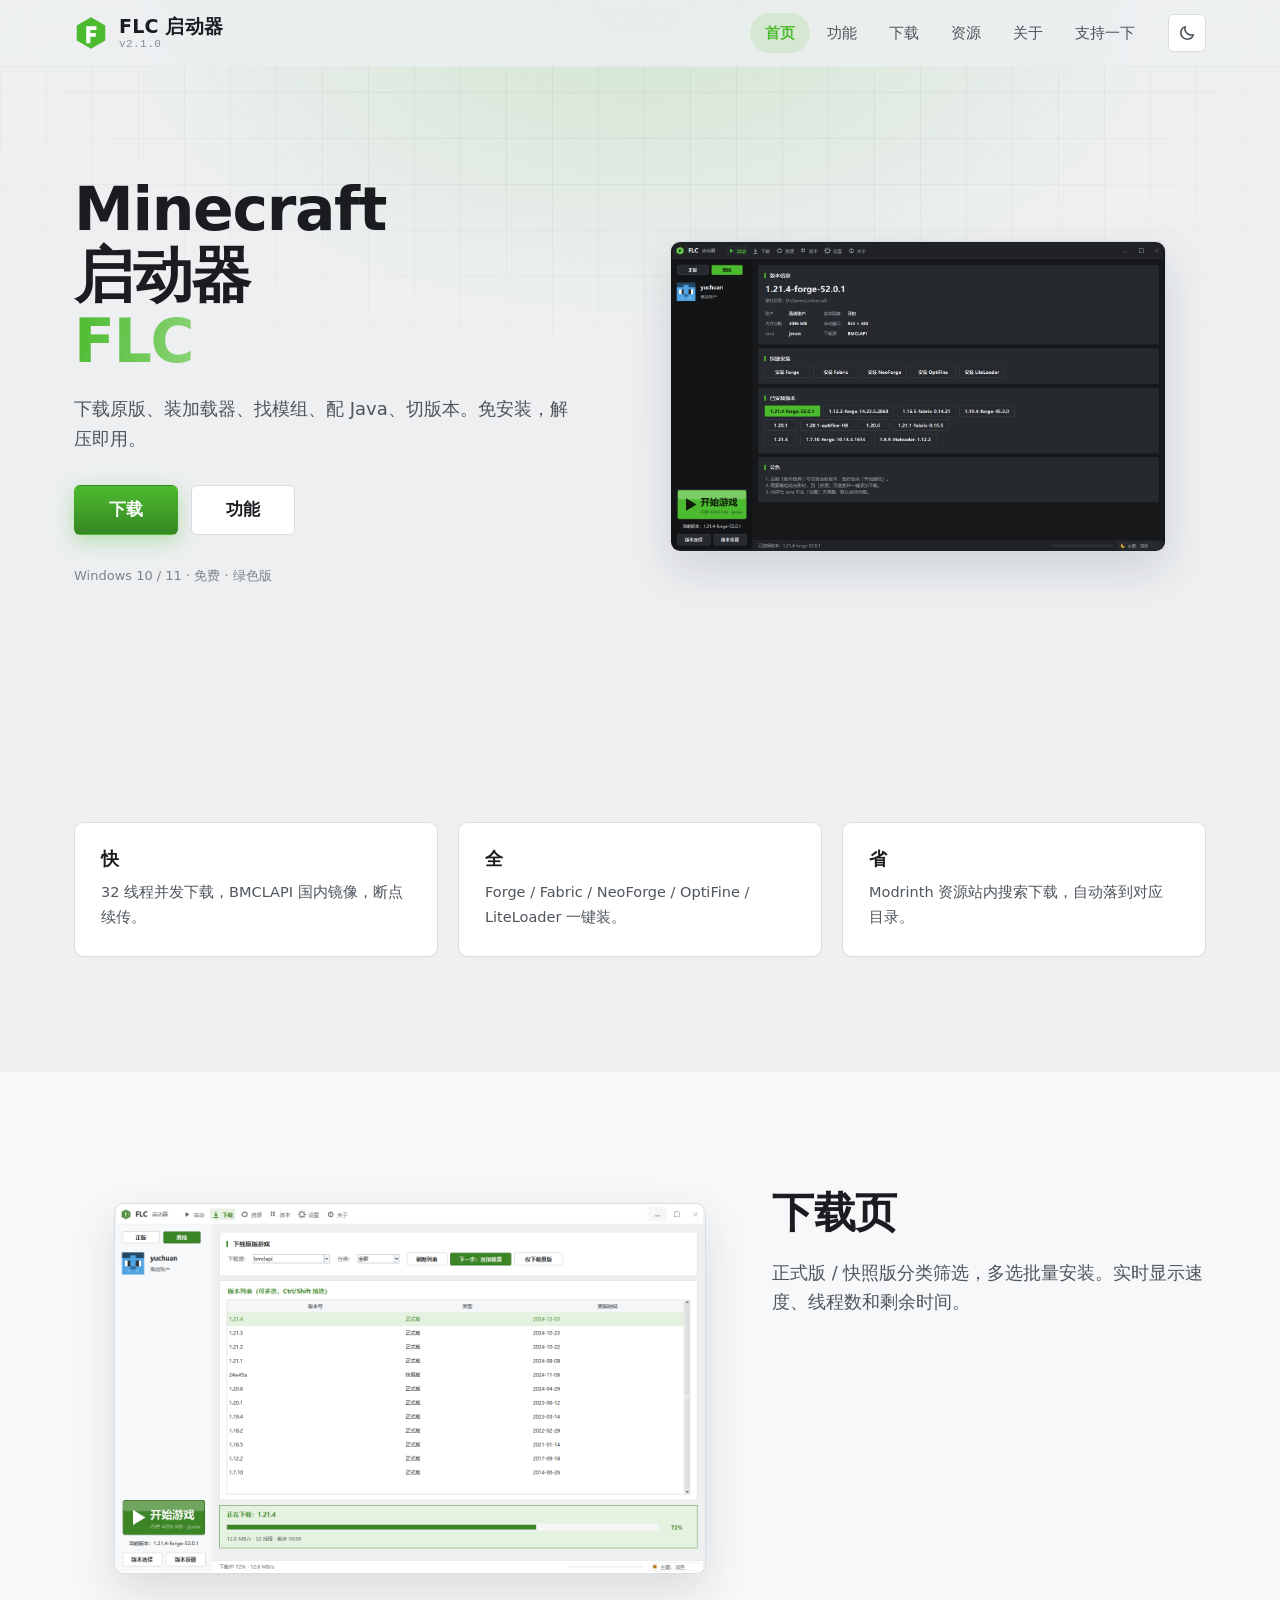
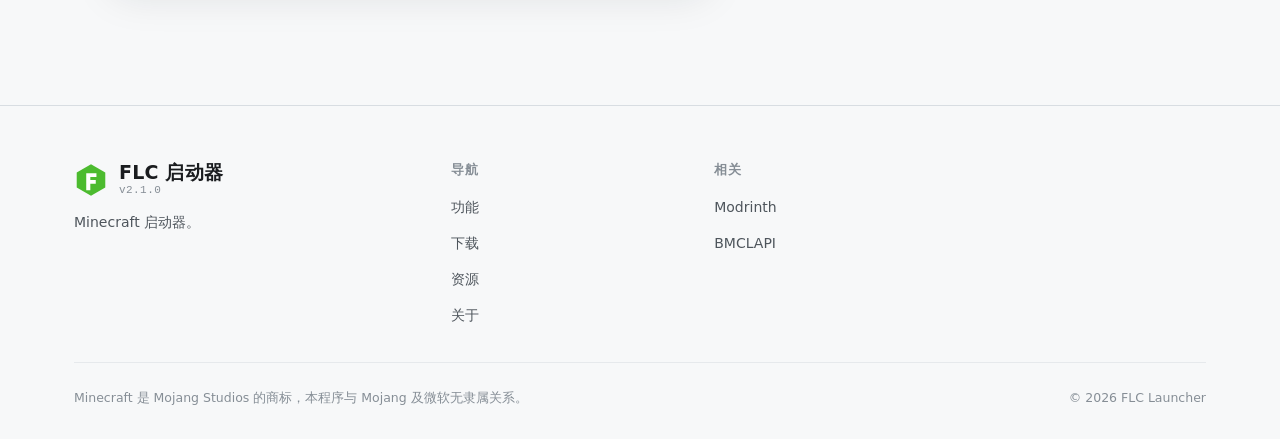
==== commit b8c19939: "Update index.html" ====
--- a/index.html
+++ b/index.html
@@ -49,7 +49,7 @@
 <section class="hero">
   <div class="wrap hero__in">
     <div class="hero__copy">
-      <h1>Minecraft 启动器<br><span class="accent">一个窗口搞定</span></h1>
+      <h1>Minecraft 启动器<br><span class="accent">FLC</span></h1>
       <p class="hero__sub">下载原版、装加载器、找模组、配 Java、切版本。免安装，解压即用。</p>
       <div class="hero__cta">
         <a class="btn btn--brand btn--lg" href="download.html">下载</a>
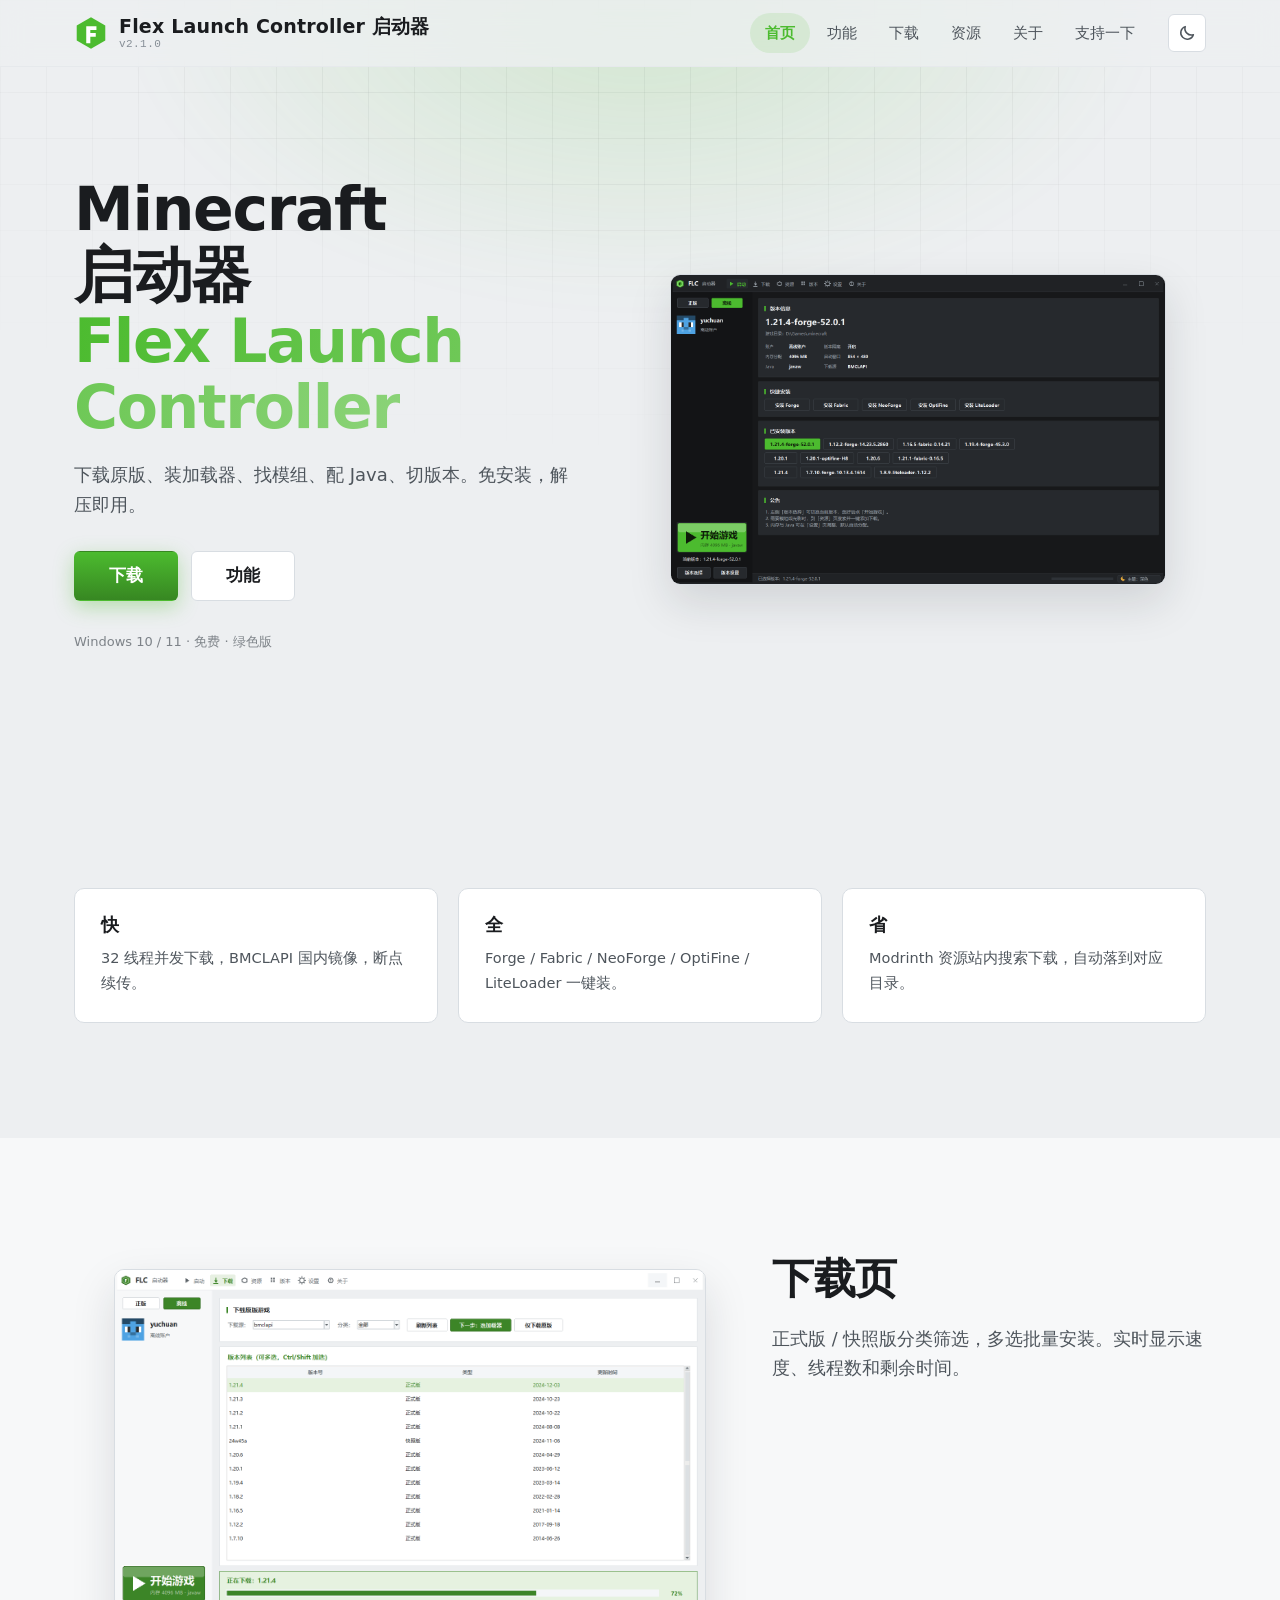
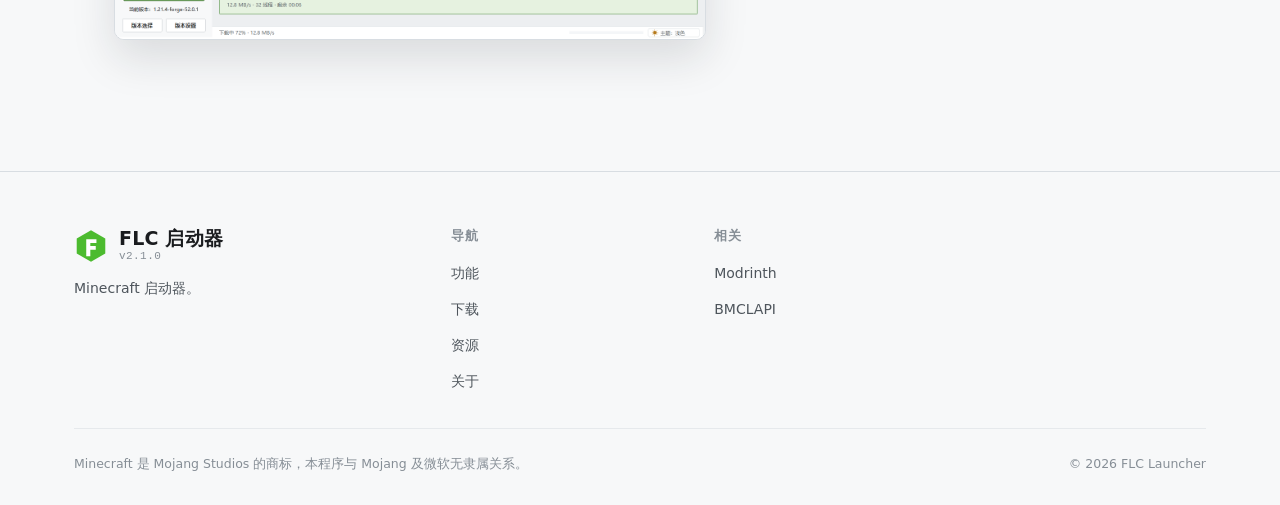
==== commit 3d631e0c: "Update index.html" ====
--- a/index.html
+++ b/index.html
@@ -3,7 +3,7 @@
 <head>
 <meta charset="UTF-8">
 <meta name="viewport" content="width=device-width, initial-scale=1">
-<title>FLC 启动器</title>
+<title>Flex Launch Controller 启动器</title>
 <meta name="description" content="FLC 启动器 — Minecraft 启动器。原版下载、加载器安装、Modrinth 资源、版本隔离，免安装绿色版。">
 <meta name="theme-color" content="#4CBB2F">
 <link rel="icon" href="data:image/svg+xml,%3Csvg xmlns='http://www.w3.org/2000/svg' viewBox='0 0 100 100'%3E%3Cpath d='M50 4 92 28v44L50 96 8 72V28z' fill='%234CBB2F'/%3E%3Ctext x='50' y='68' font-size='54' font-family='sans-serif' font-weight='bold' fill='%23fff' text-anchor='middle'%3EF%3C/text%3E%3C/svg%3E">
@@ -22,7 +22,7 @@
         <path d="M50 4 92 28v44L50 96 8 72V28z" fill="#4CBB2F"/>
         <path d="M36 30h30v11H48v9h16v11H48v19H36z" fill="#fff"/>
       </svg>
-      <span class="brand__txt"><span class="brand__name">FLC 启动器</span><span class="brand__ver">v2.1.0</span></span>
+      <span class="brand__txt"><span class="brand__name">Flex Launch Controller 启动器</span><span class="brand__ver">v2.1.0</span></span>
     </a>
     <ul class="nav__links" id="nav-links">
       <li><a href="index.html" aria-current="page">首页</a></li>
@@ -49,7 +49,7 @@
 <section class="hero">
   <div class="wrap hero__in">
     <div class="hero__copy">
-      <h1>Minecraft 启动器<br><span class="accent">FLC</span></h1>
+      <h1>Minecraft 启动器<br><span class="accent">Flex Launch Controller</span></h1>
       <p class="hero__sub">下载原版、装加载器、找模组、配 Java、切版本。免安装，解压即用。</p>
       <div class="hero__cta">
         <a class="btn btn--brand btn--lg" href="download.html">下载</a>
